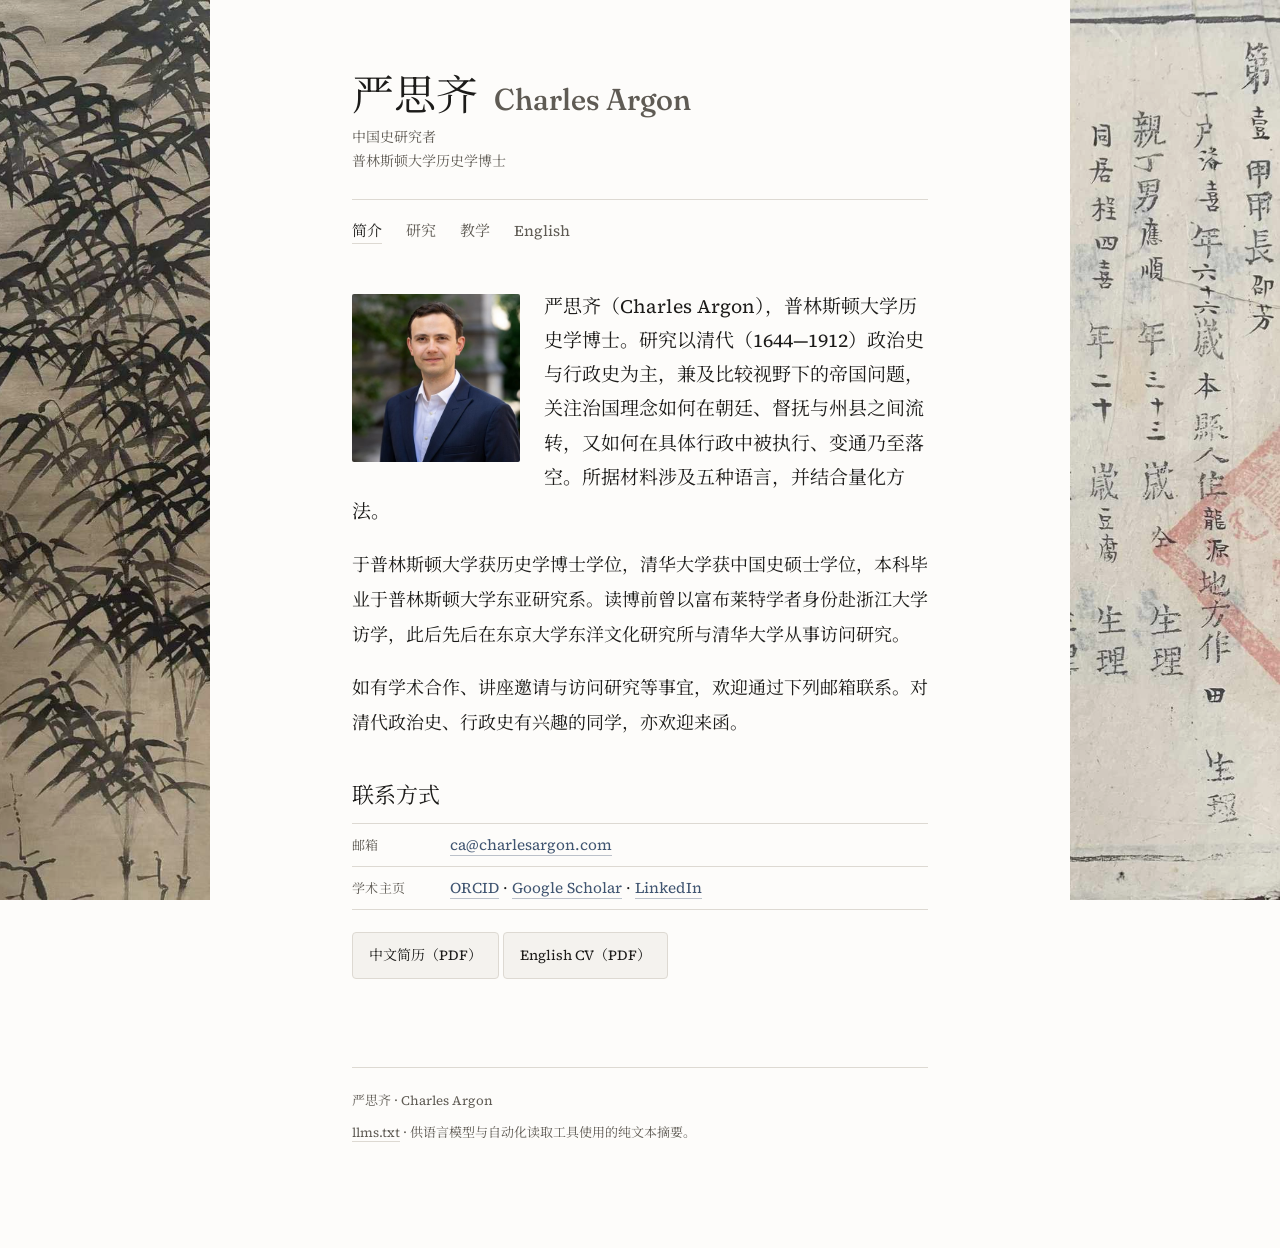
==== zh/index.html @ 41d1a390 "Initial site" ====
<!DOCTYPE html>
<html lang="zh-Hans">
<head>
<meta charset="utf-8">
<meta name="viewport" content="width=device-width, initial-scale=1">
<title>严思齐 Charles S. Argon — 清史研究</title>
<meta name="description" content="严思齐（Charles S. Argon），普林斯顿大学历史学博士。研究以清代政治史与行政史为主，兼及比较视野下的帝国问题。">
<meta name="author" content="严思齐 Charles S. Argon">
<link rel="canonical" href="https://charlesargon.com/zh/">
<link rel="alternate" hreflang="zh-Hans" href="https://charlesargon.com/zh/">
<link rel="alternate" hreflang="en" href="https://charlesargon.com/">
<link rel="alternate" hreflang="x-default" href="https://charlesargon.com/">
<link rel="preload" href="/fonts/source-serif-400.woff2" as="font" type="font/woff2" crossorigin>
<link rel="preload" href="/fonts/noto-serif-sc-400.woff2" as="font" type="font/woff2" crossorigin>
<link rel="stylesheet" href="/style.css">
<link rel="alternate" type="text/plain" href="/llms.txt" title="供语言模型读取的纯文本摘要">

<meta property="og:type" content="profile">
<meta property="og:title" content="严思齐 Charles S. Argon — 清史研究">
<meta property="og:description" content="研究以清代政治史与行政史为主，兼及比较视野下的帝国问题。关注治国理念如何在朝廷、督抚与州县之间流转，又如何在具体行政中被执行、变通乃至落空。">
<meta property="og:url" content="https://charlesargon.com/zh/">
<meta property="og:image" content="https://charlesargon.com/charles-argon.jpg">

<script type="application/ld+json">
{
  "@context": "https://schema.org",
  "@type": "ProfilePage",
  "url": "https://charlesargon.com/zh/",
  "inLanguage": "zh-Hans",
  "name": "严思齐 Charles S. Argon",
  "mainEntity": { "@id": "https://charlesargon.com/#person" }
}
</script>
</head>
<body>

<a class="skip" href="#main">跳到正文</a>

<div class="sideband" aria-hidden="true"></div>
<div class="sideband-right" aria-hidden="true"></div>

<div class="wrap">

  <header class="masthead">
    <h1>严思齐 <span class="cjk-name" lang="en">Charles Argon</span></h1>
    <p class="role">
      中国史研究者<br>
      普林斯顿大学历史学博士
    </p>
    <nav aria-label="主导航">
      <ul>
        <li><a href="/zh/" aria-current="page">简介</a></li>
        <li><a href="/zh/research.html">研究</a></li>
        <li><a href="/zh/teaching.html">教学</a></li>
        <li><a href="/" lang="en" hreflang="en">English</a></li>
      </ul>
    </nav>
  </header>

  <main id="main">

    <img class="portrait" src="/charles-argon.jpg" width="460" height="460" alt="严思齐照片">

    <p class="lead">严思齐（Charles Argon），普林斯顿大学历史学博士。研究以清代（1644—1912）政治史与行政史为主，兼及比较视野下的帝国问题，关注治国理念如何在朝廷、督抚与州县之间流转，又如何在具体行政中被执行、变通乃至落空。所据材料涉及五种语言，并结合量化方法。</p>

    <p>于普林斯顿大学获历史学博士学位，清华大学获中国史硕士学位，本科毕业于普林斯顿大学东亚研究系。读博前曾以富布莱特学者身份赴浙江大学访学，此后先后在东京大学东洋文化研究所与清华大学从事访问研究。</p>

    <p>如有学术合作、讲座邀请与访问研究等事宜，欢迎通过下列邮箱联系。对清代政治史、行政史有兴趣的同学，亦欢迎来函。</p>

    <h2>联系方式</h2>

    <dl class="details">
      <div>
        <dt>邮箱</dt>
        <dd><a href="mailto:ca@charlesargon.com">ca@charlesargon.com</a></dd>
      </div>
      <div>
        <dt>学术主页</dt>
        <dd><a href="https://orcid.org/0009-0005-6995-1466">ORCID</a> &middot;
            <a href="https://scholar.google.com/citations?user=UyB8jvYAAAAJ&amp;hl=en">Google Scholar</a> &middot;
            <a href="https://www.linkedin.com/in/charles-argon/">LinkedIn</a></dd>
      </div>
    </dl>

    <p><a class="cv-link" href="/yan-siqi-cv-zh.pdf">中文简历（PDF）</a> <a class="cv-link" href="/charles-argon-cv.pdf">English CV（PDF）</a></p>

  </main>

  <footer>
    <p>严思齐 &middot; Charles Argon</p>
    <p><a href="/llms.txt">llms.txt</a> &middot; 供语言模型与自动化读取工具使用的纯文本摘要。</p>
  </footer>

</div>

</body>
</html>
---- style.css ----
/* charlesargon.com — minimalist academic site
   Fonts are self-hosted, never loaded from a CDN, so the site is fast and fully
   functional in China. Source Serif 4 (Latin) and Noto Serif SC (Chinese) are a
   designed pair: Noto Serif CJK's Latin glyphs are Source Serif, so a sentence
   mixing 清代 and "Princeton" keeps one consistent design. Rebuild the subsets
   with build-fonts.py after adding new Chinese characters. Both are SIL OFL. */

/* --- Source Serif 4: Latin, Greek, Cyrillic-free subset --- */
@font-face {
  font-family: "Source Serif 4";
  src: url("/fonts/source-serif-400.woff2") format("woff2");
  font-weight: 400;
  font-style: normal;
  font-display: swap;
  unicode-range: U+0000-00FF, U+0131, U+0152-0153, U+02BB-02BC, U+02C6, U+02DA,
                 U+02DC, U+0300-036F, U+2000-206F, U+2074, U+20AC, U+2122,
                 U+2191, U+2193, U+2212, U+2215, U+FEFF, U+FFFD;
}
@font-face {
  font-family: "Source Serif 4";
  src: url("/fonts/source-serif-600.woff2") format("woff2");
  font-weight: 600;
  font-style: normal;
  font-display: swap;
  unicode-range: U+0000-00FF, U+0131, U+0152-0153, U+02BB-02BC, U+02C6, U+02DA,
                 U+02DC, U+0300-036F, U+2000-206F, U+2074, U+20AC, U+2122,
                 U+2191, U+2193, U+2212, U+2215, U+FEFF, U+FFFD;
}
@font-face {
  font-family: "Source Serif 4";
  src: url("/fonts/source-serif-italic-400.woff2") format("woff2");
  font-weight: 400;
  font-style: italic;
  font-display: swap;
  unicode-range: U+0000-00FF, U+0131, U+0152-0153, U+02BB-02BC, U+02C6, U+02DA,
                 U+02DC, U+0300-036F, U+2000-206F, U+2074, U+20AC, U+2122,
                 U+2191, U+2193, U+2212, U+2215, U+FEFF, U+FFFD;
}

/* --- Fraunces: display only, for the name and section headings --- */
@font-face {
  font-family: "Fraunces Display";
  src: url("/fonts/fraunces-display.woff2") format("woff2");
  font-weight: 400 700;
  font-style: normal;
  font-display: swap;
  unicode-range: U+0000-00FF, U+0131, U+0152-0153, U+02BB-02BC, U+02C6, U+02DA,
                 U+02DC, U+0300-036F, U+2000-206F, U+2074, U+20AC, U+2122,
                 U+2191, U+2193, U+2212, U+2215, U+FEFF, U+FFFD;
}

/* --- Noto Serif SC: only the Han characters this site uses --- */
@font-face {
  font-family: "Noto Serif SC Subset";
  src: url("/fonts/noto-serif-sc-400.woff2") format("woff2");
  font-weight: 400;
  font-style: normal;
  font-display: swap;
  unicode-range: U+2E80-9FFF, U+3000-303F, U+F900-FAFF, U+FE30-FE4F, U+FF00-FFEF;
}
@font-face {
  font-family: "Noto Serif SC Subset";
  src: url("/fonts/noto-serif-sc-600.woff2") format("woff2");
  font-weight: 600;
  font-style: normal;
  font-display: swap;
  unicode-range: U+2E80-9FFF, U+3000-303F, U+F900-FAFF, U+FE30-FE4F, U+FF00-FFEF;
}

:root {
  /* One family for the whole site. System faces remain as fallbacks so the page
     is fully readable even if a font file fails to load. */
  --serif: "Source Serif 4", "Noto Serif SC Subset",
           "Iowan Old Style", "Palatino Linotype", Palatino, Georgia,
           "Songti SC", "Source Han Serif SC", "Noto Serif CJK SC",
           "Microsoft YaHei", SimSun, serif;
  /* Small UI text (navigation, labels, captions) uses the same family. Kept as
     its own variable so it can be swapped for a sans in one place later. */
  --ui: var(--serif);
  /* Display face for the name and section headings. Latin only — Han falls
     through to Noto Serif SC, which is deliberate. */
  --display: "Fraunces Display", "Noto Serif SC Subset",
             "Iowan Old Style", Georgia, "Songti SC", "Source Han Serif SC",
             SimSun, serif;

  --bg: #fdfcfa;
  --bg-subtle: #f4f2ee;
  --text: #1c1b19;
  --text-muted: #5f5b54;
  --rule: #ddd9d2;
  --accent: #3f5470;
  --accent-hover: #26374d;

  --measure: 40rem;
}

@media (prefers-color-scheme: dark) {
  :root {
    --bg: #16181c;
    --bg-subtle: #1e2126;
    --text: #e7e4de;
    --text-muted: #a09a91;
    --rule: #32363c;
    --accent: #9db6d6;
    --accent-hover: #c2d4ea;
  }
}

*, *::before, *::after { box-sizing: border-box; }

html { -webkit-text-size-adjust: 100%; }

body {
  margin: 0;
  background: var(--bg);
  color: var(--text);
  font-family: var(--serif);
  font-size: 1.0625rem;
  line-height: 1.62;
  text-rendering: optimizeLegibility;
  -webkit-font-smoothing: antialiased;
}

/* Body text stays at 17px on desktop rather than growing to 18px. The size
   difference between body and headings is what carries the hierarchy; bumping
   the body flattens it again. */
@media (min-width: 40em) {
  html[lang="zh-Hans"] body { font-size: 1.125rem; }
}

/* Chinese pages: Han characters need more leading than Latin text, and Chinese
   type has no italic, so italics are disabled on Chinese passages. Latin words
   inside a Chinese sentence are served by Source Serif via unicode-range, which
   is why mixed text stays visually consistent. */
html[lang="zh-Hans"] body { line-height: 1.95; }
html[lang="zh-Hans"] .role { font-size: 0.875rem; line-height: 1.7; }
html[lang="zh-Hans"] .bib > li,
html[lang="zh-Hans"] .talks > li { line-height: 1.8; }
html[lang="zh-Hans"] em:not([lang]) { font-style: normal; }

/* ---------- Layout ---------- */

.wrap {
  max-width: var(--measure);
  margin: 0 auto;
  padding: 2.5rem 1.375rem 4rem;
}

@media (min-width: 40em) {
  .wrap { padding: 4.5rem 2rem 6rem; }
}

.skip { position: absolute; left: -9999px; }
.skip:focus {
  left: 1rem;
  top: 1rem;
  z-index: 10;
  padding: 0.5rem 0.75rem;
  background: var(--bg);
  border: 1px solid var(--accent);
  border-radius: 3px;
}

/* ---------- Masthead ---------- */

.masthead { margin-bottom: 2.75rem; }

.masthead h1,
.masthead .sitename {
  font-family: var(--display);
  font-size: 2.125rem;
  font-weight: 500;
  letter-spacing: -0.015em;
  line-height: 1.1;
  margin: 0 0 0.5rem;
}

@media (min-width: 40em) {
  .masthead h1,
  .masthead .sitename { font-size: 3rem; letter-spacing: -0.02em; }
}

/* Han has no wonky cut to borrow, so the Chinese name wants a touch less size
   and no negative tracking. */
html[lang="zh-Hans"] .masthead h1,
html[lang="zh-Hans"] .masthead .sitename { letter-spacing: 0; }

@media (min-width: 40em) {
  html[lang="zh-Hans"] .masthead h1,
  html[lang="zh-Hans"] .masthead .sitename { font-size: 2.625rem; }
}

.masthead .sitename a {
  color: var(--text);
  text-decoration: none;
  border: 0;
}
.masthead .sitename a:hover { color: var(--accent); }

.cjk-name {
  font-size: 0.62em;
  font-weight: 400;
  color: var(--text-muted);
  margin-left: 0.45rem;
  white-space: nowrap;
}
/* On the Chinese pages the Latin name is the secondary one. */
html[lang="zh-Hans"] .cjk-name { font-size: 0.72em; }

.role {
  font-family: var(--ui);
  font-size: 0.8125rem;
  line-height: 1.55;
  color: var(--text-muted);
  margin: 0 0 1.6rem;
}

/* ---------- Navigation ---------- */

/* Deliberately not letterspaced small caps. That treatment is the single most
   template-looking thing a minimal site can do; plain sentence case at a
   readable size sits better under a display masthead. */
nav {
  font-family: var(--ui);
  font-size: 0.9375rem;
  padding-top: 0.95rem;
  border-top: 1px solid var(--rule);
}

nav ul {
  list-style: none;
  margin: 0;
  padding: 0;
  display: flex;
  flex-wrap: wrap;
  gap: 0.5rem 1.5rem;
}

nav a {
  color: var(--text-muted);
  text-decoration: none;
  border-bottom: 1px solid transparent;
  padding-bottom: 2px;
}
nav a:hover { color: var(--accent); border-bottom-color: var(--accent); }
nav a[aria-current="page"] { color: var(--text); border-bottom-color: var(--rule); }

/* ---------- Side bands ----------
   Left: a detail from a bamboo hanging scroll. Right: a leaf from a Qing
   baojia household register. Both are decorative, so they are aria-hidden in
   the markup and never sit under the text column: they appear only where the
   centred column leaves margin beside it. */

.sideband,
.sideband-right {
  position: fixed;
  top: 0;
  bottom: 0;
  /* Never wider than the empty margin beside the centred text column, so the
     bands shrink with the window instead of vanishing at a fixed breakpoint. */
  width: min(210px, calc((100vw - var(--measure)) / 2 - 1.25rem));
  background-size: cover;
  opacity: 0.95;
  pointer-events: none;
  z-index: 0;
}

.sideband {
  left: 0;
  background-image: url("/bamboo.jpg");
  background-position: center top;
}

.sideband-right {
  right: 0;
  background-image: url("/register.jpg");
  /* The leaf is much wider than the band, so anchor its right-hand edge: that
     keeps the opening columns and the red seal inside the frame. */
  background-position: right top;
}

.wrap { position: relative; z-index: 1; }

/* Below this the margin is too thin for a band to read as anything. */
@media (max-width: 57.99em) {
  .sideband,
  .sideband-right { display: none; }
}

@media (prefers-color-scheme: dark) {
  .sideband,
  .sideband-right { filter: brightness(0.42) contrast(1.05); }
}

/* ---------- Portrait ---------- */

.portrait {
  display: block;
  width: 11.5rem;
  height: auto;
  max-width: 60%;
  border-radius: 2px;
  margin: 0 0 1.5rem;
}

/* On anything wider than a phone the portrait floats and the text wraps around
   it, its top flush with the first line of the opening paragraph. */
@media (min-width: 34em) {
  .portrait {
    float: left;
    width: 10.5rem;
    margin: 0.35rem 1.5rem 0.9rem 0;
  }
  /* Headings after the bio start a clean line rather than wrapping beside it. */
  main h2 { clear: left; }
}

/* ---------- Full-column photograph ---------- */

.wide {
  display: block;
  width: 100%;
  height: auto;
  border-radius: 2px;
  margin: 2rem 0 2.25rem;
}

@media (prefers-color-scheme: dark) {
  .wide { filter: brightness(0.88); }
}

/* ---------- Typography ---------- */

/* The page title is a locator, not a headline — the masthead and the lead do
   the announcing. Setting it small and quiet leaves the section headings free
   to be the largest thing in the text column. */
h1.pagetitle {
  font-family: var(--ui);
  font-size: 0.75rem;
  font-weight: 400;
  letter-spacing: 0.14em;
  text-transform: uppercase;
  color: var(--text-muted);
  line-height: 1.3;
  margin: 0 0 1.3rem;
}

html[lang="zh-Hans"] h1.pagetitle { font-size: 0.875rem; letter-spacing: 0.22em; }

h2 {
  font-family: var(--display);
  font-size: 1.5rem;
  font-weight: 400;
  line-height: 1.25;
  margin: 2.4rem 0 0.7rem;
}

html[lang="zh-Hans"] h2 { font-size: 1.375rem; line-height: 1.5; }

/* Small-caps section label, used for bibliography and course groupings. */
.label {
  font-family: var(--ui);
  font-size: 0.75rem;
  font-weight: 600;
  letter-spacing: 0.08em;
  text-transform: uppercase;
  color: var(--text-muted);
  margin: 2rem 0 0.875rem;
}

h2 + .label { margin-top: 1.5rem; }
.pagetitle + .label { margin-top: 1.75rem; }

p { margin: 0 0 1.15rem; }

/* A real drop-in, not body text plus 6%. */
.lead { font-size: 1.3125rem; line-height: 1.5; }
html[lang="zh-Hans"] .lead { font-size: 1.1875rem; line-height: 1.8; }

a {
  color: var(--accent);
  text-decoration: none;
  border-bottom: 1px solid color-mix(in srgb, var(--accent) 35%, transparent);
  transition: color 0.12s ease, border-color 0.12s ease;
}
a:hover { color: var(--accent-hover); border-bottom-color: var(--accent-hover); }

:focus-visible {
  outline: 2px solid var(--accent);
  outline-offset: 2px;
  border-radius: 2px;
}

em, i { font-style: italic; }
strong { font-weight: 600; }

.zh { font-size: 0.95em; }
.nowrap { white-space: nowrap; }

/* ---------- Lists ---------- */

ul.plain {
  list-style: none;
  margin: 0 0 1.15rem;
  padding: 0;
}

ul.plain > li { margin-bottom: 0.35rem; }

/* Bibliography entries, with a hanging indent. */
.bib {
  list-style: none;
  margin: 0 0 1.75rem;
  padding: 0;
}

.bib > li {
  margin: 0 0 1.25rem;
  padding-left: 1.5rem;
  text-indent: -1.5rem;
}

.bib .meta {
  display: block;
  text-indent: 0;
  padding-left: 0;
  font-family: var(--ui);
  font-size: 0.78rem;
  color: var(--text-muted);
  margin-top: 0.2rem;
}

.bib .meta a { border-bottom-color: transparent; }
.bib .meta a:hover { border-bottom-color: var(--accent-hover); }

.talks {
  list-style: none;
  margin: 0 0 1.5rem;
  padding: 0;
  font-size: 0.9375em;
}
.talks > li {
  margin: 0 0 0.7rem;
  padding-left: 1.5rem;
  text-indent: -1.5rem;
}
.talks .where { color: var(--text-muted); }

/* Course list */
.courses {
  list-style: none;
  margin: 0 0 1.75rem;
  padding: 0;
}
.courses > li {
  margin: 0 0 1rem;
  padding-bottom: 1rem;
  border-bottom: 1px solid var(--rule);
}
.courses > li:last-child { border-bottom: 0; }
.courses .ctitle { display: block; }
.courses .cmeta {
  display: block;
  font-family: var(--ui);
  font-size: 0.78rem;
  color: var(--text-muted);
  margin-top: 0.15rem;
}

/* ---------- Contact / details block ---------- */

.details {
  margin: 0 0 1.15rem;
  font-family: var(--ui);
  font-size: 0.9375rem;
}

.details div {
  display: flex;
  flex-wrap: wrap;
  gap: 0 0.6rem;
  padding: 0.4rem 0;
  border-bottom: 1px solid var(--rule);
}
.details div:first-child { border-top: 1px solid var(--rule); }

.details dt {
  flex: 0 0 5.5rem;
  color: var(--text-muted);
  font-size: 0.8125rem;
  letter-spacing: 0.03em;
  text-transform: uppercase;
  padding-top: 0.15rem;
}

.details dd {
  flex: 1 1 12rem;
  margin: 0;
}

/* ---------- CV button ---------- */

.cv-link {
  display: inline-block;
  font-family: var(--ui);
  font-size: 0.875rem;
  padding: 0.55rem 1rem;
  margin: 0.25rem 0 1.5rem;
  background: var(--bg-subtle);
  border: 1px solid var(--rule);
  border-radius: 4px;
  color: var(--text);
}
.cv-link:hover {
  border-color: var(--accent);
  color: var(--accent);
  background: var(--bg-subtle);
}

/* ---------- Footer ---------- */

footer {
  margin-top: 4rem;
  padding-top: 1.25rem;
  border-top: 1px solid var(--rule);
  font-family: var(--ui);
  font-size: 0.8125rem;
  color: var(--text-muted);
}

footer p { margin: 0 0 0.4rem; }
footer a { color: var(--text-muted); border-bottom-color: var(--rule); }
footer a:hover { color: var(--accent); }

/* ---------- Print ---------- */

@media print {
  :root { --bg: #fff; --text: #000; --text-muted: #444; --accent: #000; }
  nav, .cv-link, .skip, .portrait, .sideband, .sideband-right { display: none; }
  .wrap { max-width: none; padding: 0; }
  a { border: 0; }
}

@media (prefers-reduced-motion: reduce) {
  * { transition: none !important; }
}
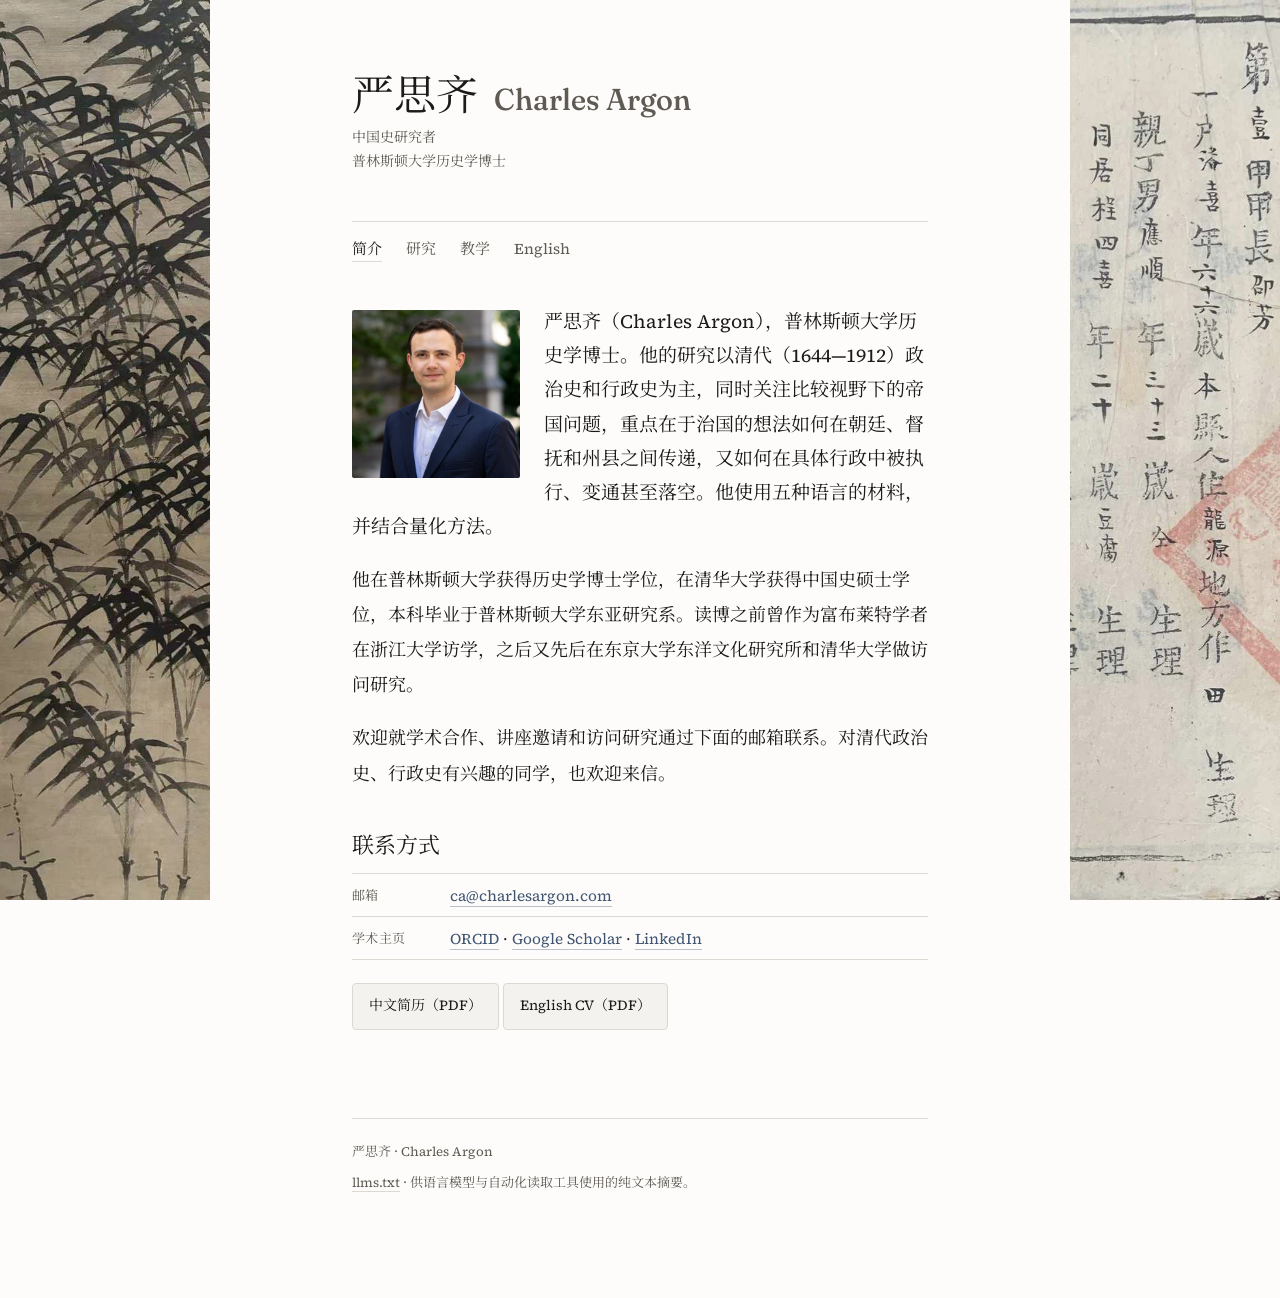
==== commit 63403ab4: "Hide page titles, plainer Chinese, align headings across languages" ====
--- a/zh/index.html
+++ b/zh/index.html
@@ -61,11 +61,11 @@
 
     <img class="portrait" src="/charles-argon.jpg" width="460" height="460" alt="严思齐照片">
 
-    <p class="lead">严思齐（Charles Argon），普林斯顿大学历史学博士。研究以清代（1644—1912）政治史与行政史为主，兼及比较视野下的帝国问题，关注治国理念如何在朝廷、督抚与州县之间流转，又如何在具体行政中被执行、变通乃至落空。所据材料涉及五种语言，并结合量化方法。</p>
+    <p class="lead">严思齐（Charles Argon），普林斯顿大学历史学博士。他的研究以清代（1644—1912）政治史和行政史为主，同时关注比较视野下的帝国问题，重点在于治国的想法如何在朝廷、督抚和州县之间传递，又如何在具体行政中被执行、变通甚至落空。他使用五种语言的材料，并结合量化方法。</p>
 
-    <p>于普林斯顿大学获历史学博士学位，清华大学获中国史硕士学位，本科毕业于普林斯顿大学东亚研究系。读博前曾以富布莱特学者身份赴浙江大学访学，此后先后在东京大学东洋文化研究所与清华大学从事访问研究。</p>
+    <p>他在普林斯顿大学获得历史学博士学位，在清华大学获得中国史硕士学位，本科毕业于普林斯顿大学东亚研究系。读博之前曾作为富布莱特学者在浙江大学访学，之后又先后在东京大学东洋文化研究所和清华大学做访问研究。</p>
 
-    <p>如有学术合作、讲座邀请与访问研究等事宜，欢迎通过下列邮箱联系。对清代政治史、行政史有兴趣的同学，亦欢迎来函。</p>
+    <p>欢迎就学术合作、讲座邀请和访问研究通过下面的邮箱联系。对清代政治史、行政史有兴趣的同学，也欢迎来信。</p>
 
     <h2>联系方式</h2>
 
--- a/style.css
+++ b/style.css
@@ -165,6 +165,22 @@
 
 .masthead { margin-bottom: 2.75rem; }
 
+/* The English and Chinese mastheads contain different amounts of type at
+   different sizes, so left alone they end at different heights and the whole
+   page jumps when you switch language. Fixing the block height and pinning the
+   nav to its bottom means the nav — and therefore everything below it — lands
+   on exactly the same line in both. Only above 40em, where the two are ever
+   compared side by side. */
+@media (min-width: 40em) {
+  .masthead {
+    display: flex;
+    flex-direction: column;
+    height: 11.75rem;
+  }
+  .masthead nav { margin-top: auto; }
+  .role { margin-bottom: 0; }
+}
+
 .masthead h1,
 .masthead .sitename {
   font-family: var(--display);
@@ -223,6 +239,10 @@
 nav {
   font-family: var(--ui);
   font-size: 0.9375rem;
+  /* Fixed, not inherited: Chinese body text runs at 1.95 line-height, which
+     would make the Chinese nav taller and push its rule up a few pixels
+     relative to the English one. */
+  line-height: 1.5;
   padding-top: 0.95rem;
   border-top: 1px solid var(--rule);
 }
@@ -331,21 +351,20 @@
 
 /* ---------- Typography ---------- */
 
-/* The page title is a locator, not a headline — the masthead and the lead do
-   the announcing. Setting it small and quiet leaves the section headings free
-   to be the largest thing in the text column. */
+/* The nav already says which page you are on, so the page title is redundant on
+   screen. It stays in the markup — hidden visually only — because removing the
+   <h1> would leave the page with no heading for screen readers or crawlers. */
 h1.pagetitle {
-  font-family: var(--ui);
-  font-size: 0.75rem;
-  font-weight: 400;
-  letter-spacing: 0.14em;
-  text-transform: uppercase;
-  color: var(--text-muted);
-  line-height: 1.3;
-  margin: 0 0 1.3rem;
-}
-
-html[lang="zh-Hans"] h1.pagetitle { font-size: 0.875rem; letter-spacing: 0.22em; }
+  position: absolute;
+  width: 1px;
+  height: 1px;
+  margin: -1px;
+  padding: 0;
+  overflow: hidden;
+  clip-path: inset(50%);
+  white-space: nowrap;
+  border: 0;
+}
 
 h2 {
   font-family: var(--display);
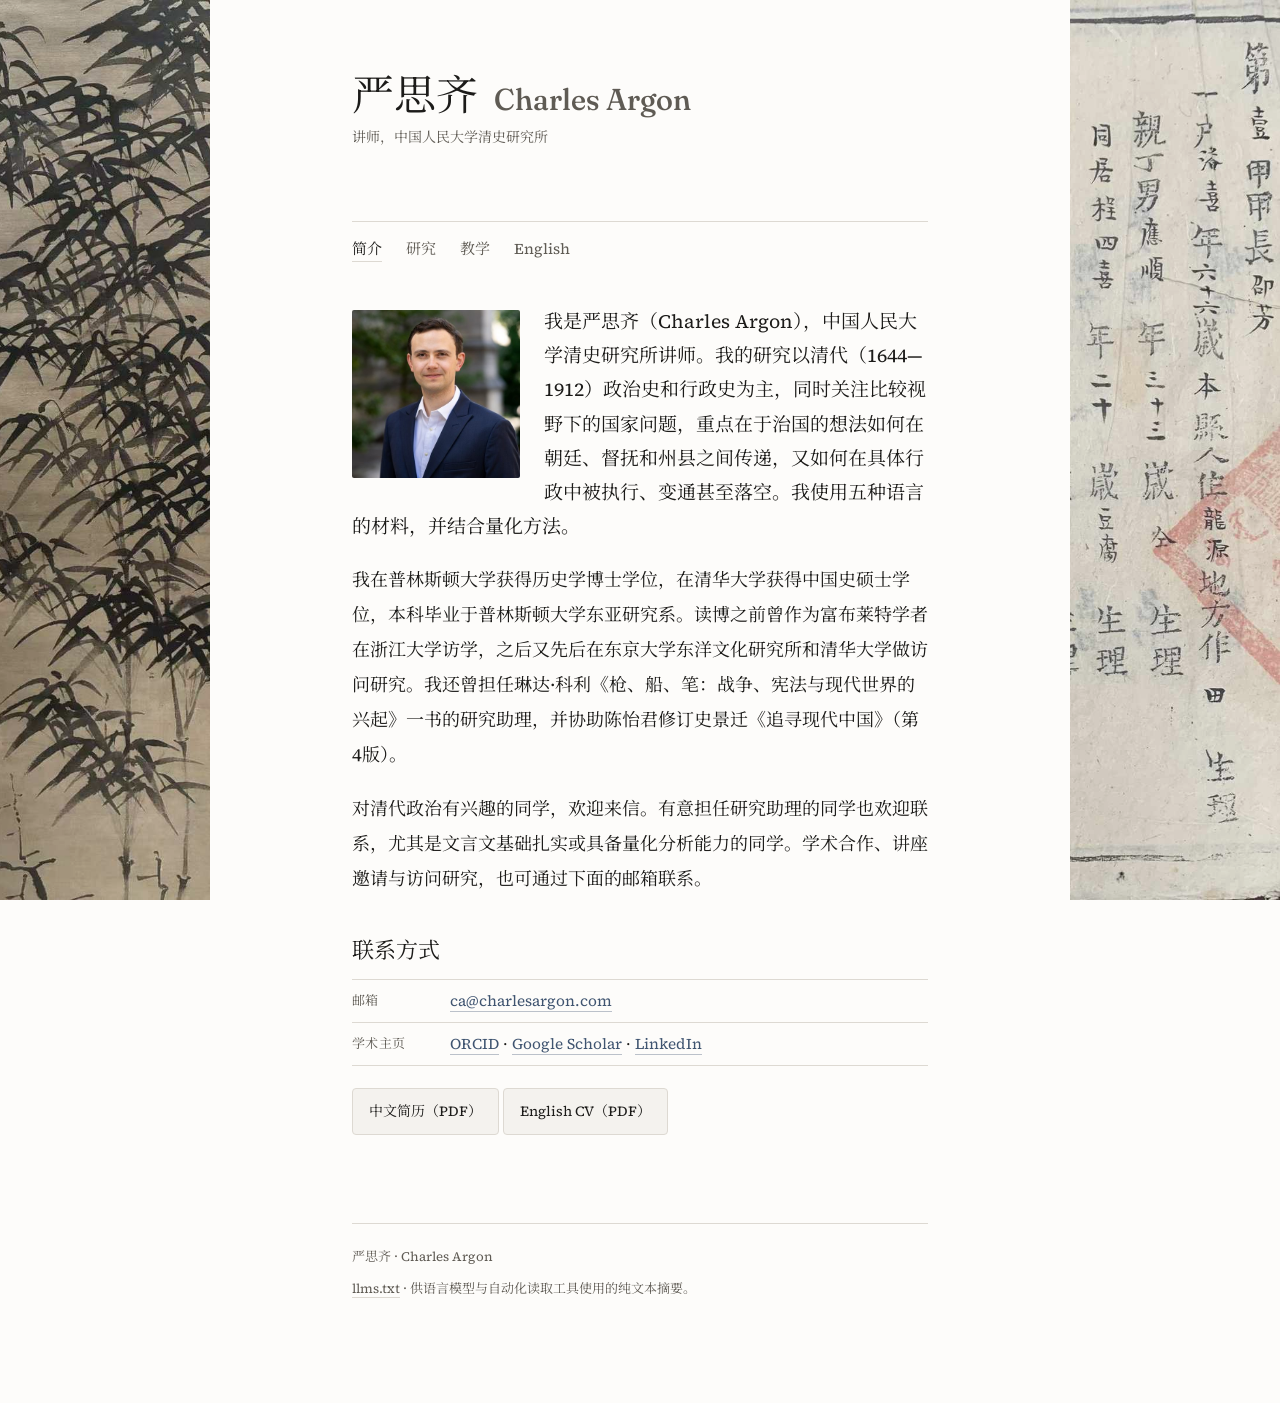
==== commit ad68eea7: "Swap to the Renda version The appointment has begun, so the site now states it: masthead and JSON-LD" ====
--- a/zh/index.html
+++ b/zh/index.html
@@ -3,9 +3,9 @@
 <head>
 <meta charset="utf-8">
 <meta name="viewport" content="width=device-width, initial-scale=1">
-<title>严思齐 Charles S. Argon — 清史研究</title>
-<meta name="description" content="严思齐（Charles S. Argon），普林斯顿大学历史学博士。研究以清代政治史与行政史为主，兼及比较视野下的帝国问题。">
-<meta name="author" content="严思齐 Charles S. Argon">
+<title>严思齐 Charles Argon — 清史研究</title>
+<meta name="description" content="严思齐（Charles Argon），中国人民大学清史研究所讲师。研究以清代政治史与行政史为主，兼及比较视野下的国家问题。">
+<meta name="author" content="严思齐 Charles Argon">
 <link rel="canonical" href="https://charlesargon.com/zh/">
 <link rel="alternate" hreflang="zh-Hans" href="https://charlesargon.com/zh/">
 <link rel="alternate" hreflang="en" href="https://charlesargon.com/">
@@ -16,8 +16,8 @@
 <link rel="alternate" type="text/plain" href="/llms.txt" title="供语言模型读取的纯文本摘要">
 
 <meta property="og:type" content="profile">
-<meta property="og:title" content="严思齐 Charles S. Argon — 清史研究">
-<meta property="og:description" content="研究以清代政治史与行政史为主，兼及比较视野下的帝国问题。关注治国理念如何在朝廷、督抚与州县之间流转，又如何在具体行政中被执行、变通乃至落空。">
+<meta property="og:title" content="严思齐 Charles Argon — 清史研究">
+<meta property="og:description" content="研究以清代政治史与行政史为主，兼及比较视野下的国家问题。关注治国理念如何在朝廷、督抚与州县之间流转，又如何在具体行政中被执行、变通乃至落空。">
 <meta property="og:url" content="https://charlesargon.com/zh/">
 <meta property="og:image" content="https://charlesargon.com/charles-argon.jpg">
 
@@ -27,7 +27,7 @@
   "@type": "ProfilePage",
   "url": "https://charlesargon.com/zh/",
   "inLanguage": "zh-Hans",
-  "name": "严思齐 Charles S. Argon",
+  "name": "严思齐 Charles Argon",
   "mainEntity": { "@id": "https://charlesargon.com/#person" }
 }
 </script>
@@ -44,8 +44,7 @@
   <header class="masthead">
     <h1>严思齐 <span class="cjk-name" lang="en">Charles Argon</span></h1>
     <p class="role">
-      中国史研究者<br>
-      普林斯顿大学历史学博士
+      讲师，中国人民大学清史研究所
     </p>
     <nav aria-label="主导航">
       <ul>
@@ -61,11 +60,11 @@
 
     <img class="portrait" src="/charles-argon.jpg" width="460" height="460" alt="严思齐照片">
 
-    <p class="lead">严思齐（Charles Argon），普林斯顿大学历史学博士。他的研究以清代（1644—1912）政治史和行政史为主，同时关注比较视野下的帝国问题，重点在于治国的想法如何在朝廷、督抚和州县之间传递，又如何在具体行政中被执行、变通甚至落空。他使用五种语言的材料，并结合量化方法。</p>
+    <p class="lead">我是严思齐（Charles Argon），中国人民大学清史研究所讲师。我的研究以清代（1644—1912）政治史和行政史为主，同时关注比较视野下的国家问题，重点在于治国的想法如何在朝廷、督抚和州县之间传递，又如何在具体行政中被执行、变通甚至落空。我使用五种语言的材料，并结合量化方法。</p>
 
-    <p>他在普林斯顿大学获得历史学博士学位，在清华大学获得中国史硕士学位，本科毕业于普林斯顿大学东亚研究系。读博之前曾作为富布莱特学者在浙江大学访学，之后又先后在东京大学东洋文化研究所和清华大学做访问研究。</p>
+    <p>我在普林斯顿大学获得历史学博士学位，在清华大学获得中国史硕士学位，本科毕业于普林斯顿大学东亚研究系。读博之前曾作为富布莱特学者在浙江大学访学，之后又先后在东京大学东洋文化研究所和清华大学做访问研究。我还曾担任琳达·科利《枪、船、笔：战争、宪法与现代世界的兴起》一书的研究助理，并协助陈怡君修订史景迁《追寻现代中国》（第4版）。</p>
 
-    <p>欢迎就学术合作、讲座邀请和访问研究通过下面的邮箱联系。对清代政治史、行政史有兴趣的同学，也欢迎来信。</p>
+    <p>对清代政治有兴趣的同学，欢迎来信。有意担任研究助理的同学也欢迎联系，尤其是文言文基础扎实或具备量化分析能力的同学。学术合作、讲座邀请与访问研究，也可通过下面的邮箱联系。</p>
 
     <h2>联系方式</h2>
 
